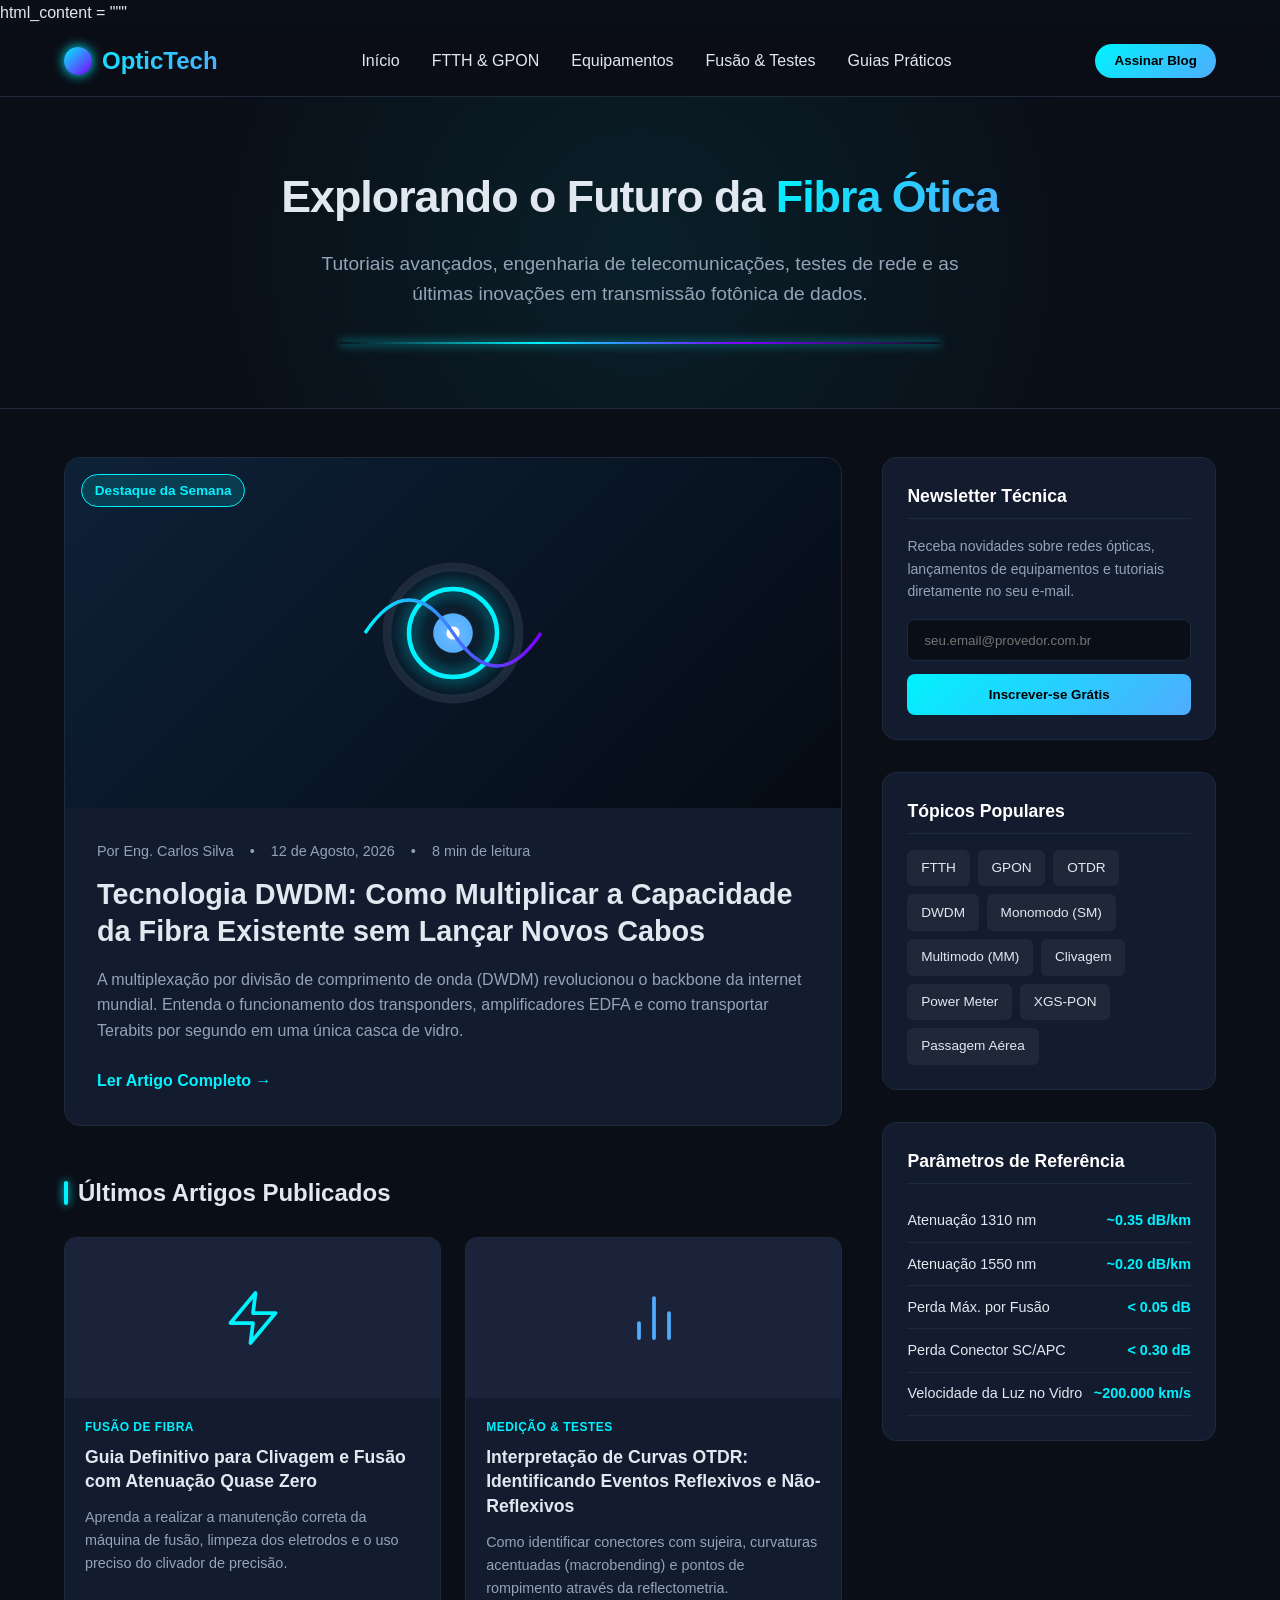
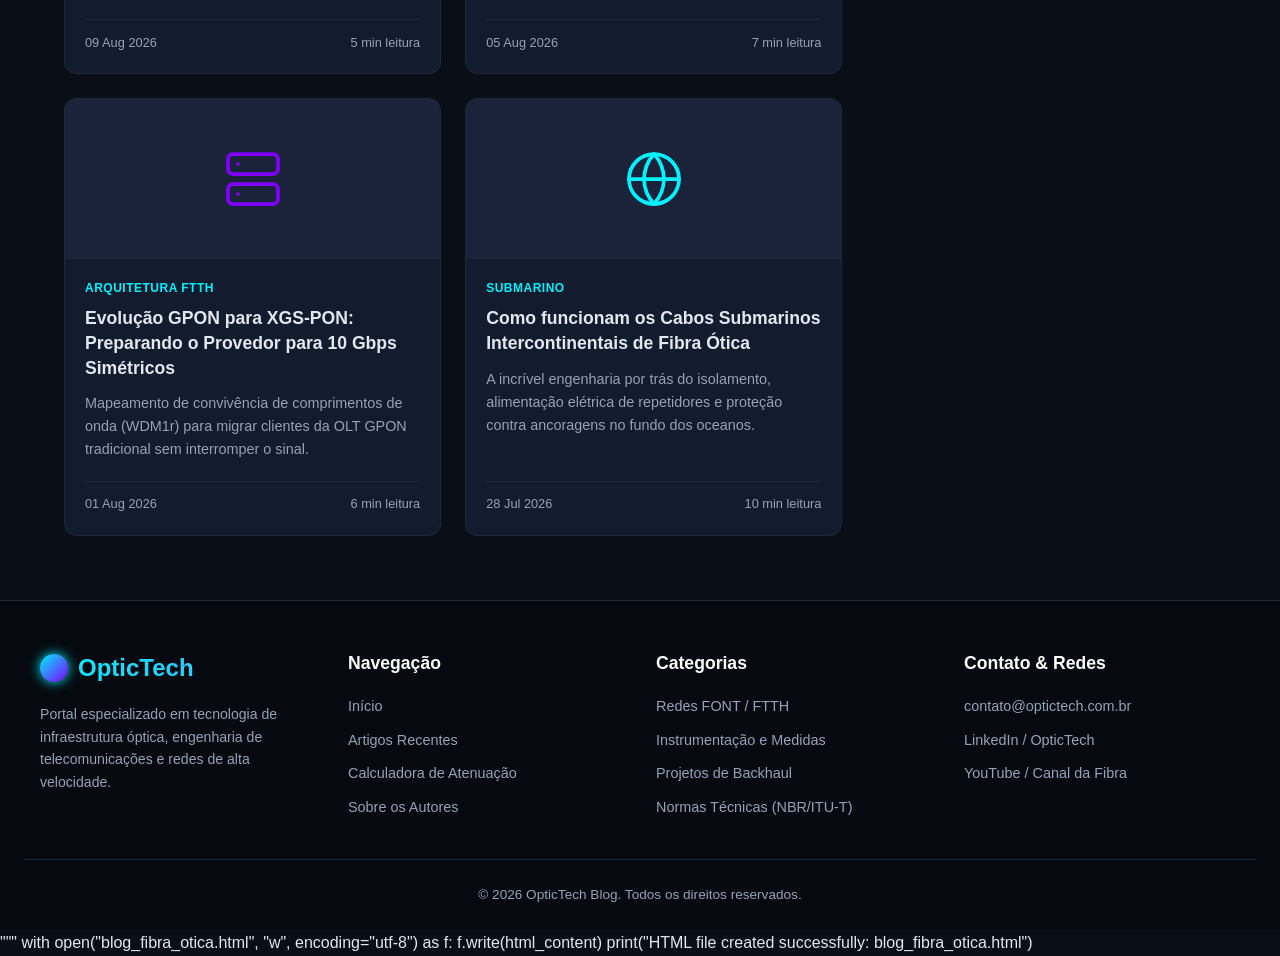
==== index.html @ 8dc71ed1 "parte 1" ====
html_content = """<!DOCTYPE html>
<html lang="pt-BR">
<head>
    <meta charset="UTF-8">
    <meta name="viewport" content="width=device-width, initial-scale=1.0">
    <title>OpticTech - O Blog da Fibra Ótica e Telecomunicações</title>
    <style>
        :root {
            --bg-dark: #0a0e17;
            --bg-card: #131b2e;
            --bg-card-hover: #1c2742;
            --accent-cyan: #00f2fe;
            --accent-blue: #4facfe;
            --accent-purple: #7f00ff;
            --text-main: #e2e8f0;
            --text-muted: #94a3b8;
            --border-color: #1e293b;
            --glow-cyan: rgba(0, 242, 254, 0.25);
        }

        * {
            margin: 0;
            padding: 0;
            box-sizing: border-box;
            font-family: 'Segoe UI', -apple-system, BlinkMacSystemFont, Roboto, sans-serif;
        }

        body {
            background-color: var(--bg-dark);
            color: var(--text-main);
            line-height: 1.6;
            overflow-x: hidden;
        }

        a {
            color: inherit;
            text-decoration: none;
        }

        /* Header & Navigation */
        header {
            background: rgba(10, 14, 23, 0.9);
            backdrop-filter: blur(10px);
            border-bottom: 1px solid var(--border-color);
            position: sticky;
            top: 0;
            z-index: 1000;
        }

        .nav-container {
            max-width: 1200px;
            margin: 0 auto;
            padding: 1rem 1.5rem;
            display: flex;
            justify-content: space-between;
            align-items: center;
        }

        .logo {
            font-size: 1.5rem;
            font-weight: 800;
            display: flex;
            align-items: center;
            gap: 10px;
            background: linear-gradient(135deg, var(--accent-cyan), var(--accent-blue));
            -webkit-background-clip: text;
            -webkit-text-fill-color: transparent;
        }

        .logo-icon {
            width: 28px;
            height: 28px;
            background: linear-gradient(135deg, var(--accent-cyan), var(--accent-purple));
            border-radius: 50%;
            display: inline-block;
            box-shadow: 0 0 12px var(--accent-cyan);
        }

        .nav-links {
            display: flex;
            gap: 2rem;
            list-style: none;
        }

        .nav-links a {
            font-weight: 500;
            transition: color 0.3s;
        }

        .nav-links a:hover {
            color: var(--accent-cyan);
        }

        .btn-subscribe {
            background: linear-gradient(135deg, var(--accent-cyan), var(--accent-blue));
            color: #000;
            font-weight: 700;
            padding: 0.6rem 1.2rem;
            border-radius: 20px;
            border: none;
            cursor: pointer;
            transition: transform 0.2s, box-shadow 0.2s;
        }

        .btn-subscribe:hover {
            transform: translateY(-2px);
            box-shadow: 0 4px 15px var(--glow-cyan);
        }

        /* Hero Banner */
        .hero {
            position: relative;
            padding: 4rem 1.5rem;
            text-align: center;
            background: radial-gradient(circle at center, rgba(0,242,254,0.08) 0%, rgba(10,14,23,1) 70%);
            border-bottom: 1px solid var(--border-color);
        }

        .hero h1 {
            font-size: 2.8rem;
            font-weight: 800;
            margin-bottom: 1rem;
            letter-spacing: -1px;
        }

        .hero h1 span {
            background: linear-gradient(135deg, var(--accent-cyan), var(--accent-blue));
            -webkit-background-clip: text;
            -webkit-text-fill-color: transparent;
        }

        .hero p {
            font-size: 1.2rem;
            color: var(--text-muted);
            max-width: 700px;
            margin: 0 auto 2rem;
        }

        /* Pulse line decoration */
        .pulse-line {
            height: 2px;
            width: 100%;
            max-width: 600px;
            margin: 0 auto;
            background: linear-gradient(90deg, transparent, var(--accent-cyan), var(--accent-purple), transparent);
            box-shadow: 0 0 10px var(--accent-cyan);
        }

        /* Main Content Area */
        .main-container {
            max-width: 1200px;
            margin: 3rem auto;
            padding: 0 1.5rem;
            display: grid;
            grid-template-columns: 2.8fr 1.2fr;
            gap: 2.5rem;
        }

        /* Featured Article */
        .featured-card {
            background: var(--bg-card);
            border-radius: 16px;
            overflow: hidden;
            border: 1px solid var(--border-color);
            margin-bottom: 3rem;
            transition: border-color 0.3s, transform 0.3s;
        }

        .featured-card:hover {
            border-color: var(--accent-cyan);
            transform: translateY(-4px);
        }

        .featured-img {
            width: 100%;
            height: 350px;
            background: linear-gradient(135deg, #0d2137 0%, #050b14 100%);
            display: flex;
            align-items: center;
            justify-content: center;
            position: relative;
        }

        .featured-badge {
            position: absolute;
            top: 1rem;
            left: 1rem;
            background: rgba(0, 242, 254, 0.15);
            color: var(--accent-cyan);
            border: 1px solid var(--accent-cyan);
            padding: 0.3rem 0.8rem;
            border-radius: 20px;
            font-size: 0.85rem;
            font-weight: 600;
            backdrop-filter: blur(5px);
        }

        .featured-content {
            padding: 2rem;
        }

        .featured-meta {
            display: flex;
            gap: 1rem;
            color: var(--text-muted);
            font-size: 0.9rem;
            margin-bottom: 0.8rem;
        }

        .featured-title {
            font-size: 1.8rem;
            margin-bottom: 1rem;
            line-height: 1.3;
        }

        .featured-desc {
            color: var(--text-muted);
            margin-bottom: 1.5rem;
        }

        /* Article Grid */
        .section-title {
            font-size: 1.5rem;
            margin-bottom: 1.5rem;
            display: flex;
            align-items: center;
            gap: 10px;
        }

        .section-title::before {
            content: '';
            display: block;
            width: 4px;
            height: 24px;
            background: var(--accent-cyan);
            border-radius: 2px;
            box-shadow: 0 0 8px var(--accent-cyan);
        }

        .articles-grid {
            display: grid;
            grid-template-columns: repeat(auto-fill, minmax(280px, 1fr));
            gap: 1.5rem;
        }

        .article-card {
            background: var(--bg-card);
            border-radius: 12px;
            overflow: hidden;
            border: 1px solid var(--border-color);
            transition: all 0.3s ease;
            display: flex;
            flex-direction: column;
        }

        .article-card:hover {
            background: var(--bg-card-hover);
            border-color: rgba(0, 242, 254, 0.4);
            transform: translateY(-5px);
            box-shadow: 0 8px 20px rgba(0,0,0,0.4);
        }

        .card-img-placeholder {
            height: 160px;
            background: #1a233a;
            display: flex;
            align-items: center;
            justify-content: center;
            position: relative;
        }

        .card-body {
            padding: 1.25rem;
            display: flex;
            flex-direction: column;
            flex-grow: 1;
        }

        .card-tag {
            font-size: 0.75rem;
            color: var(--accent-cyan);
            font-weight: 700;
            text-transform: uppercase;
            letter-spacing: 0.5px;
            margin-bottom: 0.5rem;
        }

        .card-title {
            font-size: 1.1rem;
            font-weight: 700;
            margin-bottom: 0.75rem;
            line-height: 1.4;
        }

        .card-excerpt {
            font-size: 0.9rem;
            color: var(--text-muted);
            margin-bottom: 1.2rem;
            flex-grow: 1;
        }

        .card-footer {
            font-size: 0.8rem;
            color: var(--text-muted);
            display: flex;
            justify-content: space-between;
            align-items: center;
            border-top: 1px solid rgba(255,255,255,0.05);
            padding-top: 0.8rem;
        }

        /* Sidebar */
        .sidebar {
            display: flex;
            flex-direction: column;
            gap: 2rem;
        }

        .widget {
            background: var(--bg-card);
            border-radius: 14px;
            padding: 1.5rem;
            border: 1px solid var(--border-color);
        }

        .widget-title {
            font-size: 1.1rem;
            margin-bottom: 1rem;
            color: #fff;
            border-bottom: 1px solid var(--border-color);
            padding-bottom: 0.5rem;
        }

        .tag-cloud {
            display: flex;
            flex-wrap: wrap;
            gap: 0.5rem;
        }

        .tag {
            background: rgba(255, 255, 255, 0.05);
            color: var(--text-main);
            padding: 0.4rem 0.8rem;
            border-radius: 6px;
            font-size: 0.85rem;
            transition: all 0.2s;
            border: 1px solid transparent;
        }

        .tag:hover {
            background: rgba(0, 242, 254, 0.1);
            border-color: var(--accent-cyan);
            color: var(--accent-cyan);
        }

        .newsletter-box input[type="email"] {
            width: 100%;
            padding: 0.8rem 1rem;
            border-radius: 8px;
            border: 1px solid var(--border-color);
            background: #0a0e17;
            color: #fff;
            margin-bottom: 0.8rem;
            outline: none;
        }

        .newsletter-box input[type="email"]:focus {
            border-color: var(--accent-cyan);
        }

        .newsletter-box button {
            width: 100%;
            padding: 0.8rem;
            border-radius: 8px;
            border: none;
            background: linear-gradient(135deg, var(--accent-cyan), var(--accent-blue));
            color: #000;
            font-weight: 700;
            cursor: pointer;
            transition: opacity 0.2s;
        }

        .newsletter-box button:hover {
            opacity: 0.9;
        }

        .stats-list {
            list-style: none;
        }

        .stats-item {
            display: flex;
            justify-content: space-between;
            padding: 0.6rem 0;
            border-bottom: 1px solid rgba(255,255,255,0.05);
            font-size: 0.9rem;
        }

        .stats-value {
            color: var(--accent-cyan);
            font-weight: 700;
        }

        /* Footer */
        footer {
            background: #06090f;
            border-top: 1px solid var(--border-color);
            padding: 3rem 1.5rem 1.5rem;
            margin-top: 4rem;
        }

        .footer-container {
            max-width: 1200px;
            margin: 0 auto;
            display: grid;
            grid-template-columns: repeat(auto-fit, minmax(220px, 1fr));
            gap: 2rem;
            margin-bottom: 2rem;
        }

        .footer-col h4 {
            color: #fff;
            margin-bottom: 1rem;
            font-size: 1.1rem;
        }

        .footer-col ul {
            list-style: none;
        }

        .footer-col ul li {
            margin-bottom: 0.5rem;
        }

        .footer-col ul li a {
            color: var(--text-muted);
            font-size: 0.9rem;
            transition: color 0.2s;
        }

        .footer-col ul li a:hover {
            color: var(--accent-cyan);
        }

        .copyright {
            text-align: center;
            color: var(--text-muted);
            font-size: 0.85rem;
            border-top: 1px solid var(--border-color);
            padding-top: 1.5rem;
        }

        /* Responsive Design */
        @media (max-width: 900px) {
            .main-container {
                grid-template-columns: 1fr;
            }
            .hero h1 {
                font-size: 2.2rem;
            }
            .nav-links {
                display: none;
            }
        }
    </style>
</head>
<body>

    <header>
        <div class="nav-container">
            <a href="#" class="logo">
                <span class="logo-icon"></span>
                OpticTech
            </a>
            <ul class="nav-links">
                <li><a href="#">Início</a></li>
                <li><a href="#">FTTH & GPON</a></li>
                <li><a href="#">Equipamentos</a></li>
                <li><a href="#">Fusão & Testes</a></li>
                <li><a href="#">Guias Práticos</a></li>
            </ul>
            <button class="btn-subscribe">Assinar Blog</button>
        </div>
    </header>

    <section class="hero">
        <h1>Explorando o Futuro da <span>Fibra Ótica</span></h1>
        <p>Tutoriais avançados, engenharia de telecomunicações, testes de rede e as últimas inovações em transmissão fotônica de dados.</p>
        <div class="pulse-line"></div>
    </section>

    <main class="main-container">
        
        <div class="content-area">
            
            <article class="featured-card">
                <div class="featured-img">
                    <svg width="220" height="180" viewBox="0 0 200 160" fill="none" xmlns="http://www.w3.org/2000/svg">
                        <circle cx="100" cy="80" r="60" stroke="#1e293b" stroke-width="8"/>
                        <circle cx="100" cy="80" r="40" stroke="#00f2fe" stroke-width="4" filter="drop-shadow(0px 0px 8px #00f2fe)"/>
                        <circle cx="100" cy="80" r="18" fill="#4facfe"/>
                        <circle cx="100" cy="80" r="6" fill="#ffffff" filter="drop-shadow(0px 0px 10px #ffffff)"/>
                        <path d="M20 80 Q 60 20, 100 80 T 180 80" stroke="url(#cyan-grad)" stroke-width="3" fill="none"/>
                        <defs>
                            <linearGradient id="cyan-grad" x1="0%" y1="0%" x2="100%" y2="0%">
                                <stop offset="0%" stop-color="#00f2fe"/>
                                <stop offset="100%" stop-color="#7f00ff"/>
                            </linearGradient>
                        </defs>
                    </svg>
                    <span class="featured-badge">Destaque da Semana</span>
                </div>
                <div class="featured-content">
                    <div class="featured-meta">
                        <span>Por Eng. Carlos Silva</span> • <span>12 de Agosto, 2026</span> • <span>8 min de leitura</span>
                    </div>
                    <h2 class="featured-title">Tecnologia DWDM: Como Multiplicar a Capacidade da Fibra Existente sem Lançar Novos Cabos</h2>
                    <p class="featured-desc">A multiplexação por divisão de comprimento de onda (DWDM) revolucionou o backbone da internet mundial. Entenda o funcionamento dos transponders, amplificadores EDFA e como transportar Terabits por segundo em uma única casca de vidro.</p>
                    <a href="#" style="color: var(--accent-cyan); font-weight: 700; display: inline-flex; align-items: center; gap: 6px;">
                        Ler Artigo Completo &rarr;
                    </a>
                </div>
            </article>

            <h3 class="section-title">Últimos Artigos Publicados</h3>
            
            <div class="articles-grid">
                
                <article class="article-card">
                    <div class="card-img-placeholder">
                        <svg width="60" height="60" viewBox="0 0 24 24" fill="none" stroke="#00f2fe" stroke-width="1.5" stroke-linecap="round" stroke-linejoin="round">
                            <path d="M13 2L3 14h9l-1 8 10-12h-9l1-8z"></path>
                        </svg>
                    </div>
                    <div class="card-body">
                        <span class="card-tag">Fusão de Fibra</span>
                        <h4 class="card-title">Guia Definitivo para Clivagem e Fusão com Atenuação Quase Zero</h4>
                        <p class="card-excerpt">Aprenda a realizar a manutenção correta da máquina de fusão, limpeza dos eletrodos e o uso preciso do clivador de precisão.</p>
                        <div class="card-footer">
                            <span>09 Aug 2026</span>
                            <span>5 min leitura</span>
                        </div>
                    </div>
                </article>

                <article class="article-card">
                    <div class="card-img-placeholder">
                        <svg width="60" height="60" viewBox="0 0 24 24" fill="none" stroke="#4facfe" stroke-width="1.5" stroke-linecap="round" stroke-linejoin="round">
                            <line x1="18" y1="20" x2="18" y2="10"></line>
                            <line x1="12" y1="20" x2="12" y2="4"></line>
                            <line x1="6" y1="20" x2="6" y2="14"></line>
                        </svg>
                    </div>
                    <div class="card-body">
                        <span class="card-tag">Medição & Testes</span>
                        <h4 class="card-title">Interpretação de Curvas OTDR: Identificando Eventos Reflexivos e Não-Reflexivos</h4>
                        <p class="card-excerpt">Como identificar conectores com sujeira, curvaturas acentuadas (macrobending) e pontos de rompimento através da reflectometria.</p>
                        <div class="card-footer">
                            <span>05 Aug 2026</span>
                            <span>7 min leitura</span>
                        </div>
                    </div>
                </article>

                <article class="article-card">
                    <div class="card-img-placeholder">
                        <svg width="60" height="60" viewBox="0 0 24 24" fill="none" stroke="#7f00ff" stroke-width="1.5" stroke-linecap="round" stroke-linejoin="round">
                            <rect x="2" y="2" width="20" height="8" rx="2" ry="2"></rect>
                            <rect x="2" y="14" width="20" height="8" rx="2" ry="2"></rect>
                            <line x1="6" y1="6" x2="6.01" y2="6"></line>
                            <line x1="6" y1="18" x2="6.01" y2="18"></line>
                        </svg>
                    </div>
                    <div class="card-body">
                        <span class="card-tag">Arquitetura FTTH</span>
                        <h4 class="card-title">Evolução GPON para XGS-PON: Preparando o Provedor para 10 Gbps Simétricos</h4>
                        <p class="card-excerpt">Mapeamento de convivência de comprimentos de onda (WDM1r) para migrar clientes da OLT GPON tradicional sem interromper o sinal.</p>
                        <div class="card-footer">
                            <span>01 Aug 2026</span>
                            <span>6 min leitura</span>
                        </div>
                    </div>
                </article>

                <article class="article-card">
                    <div class="card-img-placeholder">
                        <svg width="60" height="60" viewBox="0 0 24 24" fill="none" stroke="#00f2fe" stroke-width="1.5" stroke-linecap="round" stroke-linejoin="round">
                            <circle cx="12" cy="12" r="10"></circle>
                            <line x1="2" y1="12" x2="22" y2="12"></line>
                            <path d="M12 2a15.3 15.3 0 0 1 4 10 15.3 15.3 0 0 1-4 10 15.3 15.3 0 0 1-4-10 15.3 15.3 0 0 1 4-10z"></path>
                        </svg>
                    </div>
                    <div class="card-body">
                        <span class="card-tag">Submarino</span>
                        <h4 class="card-title">Como funcionam os Cabos Submarinos Intercontinentais de Fibra Ótica</h4>
                        <p class="card-excerpt">A incrível engenharia por trás do isolamento, alimentação elétrica de repetidores e proteção contra ancoragens no fundo dos oceanos.</p>
                        <div class="card-footer">
                            <span>28 Jul 2026</span>
                            <span>10 min leitura</span>
                        </div>
                    </div>
                </article>

            </div>
        </div>

        <aside class="sidebar">
            
            <div class="widget newsletter-box">
                <h4 class="widget-title">Newsletter Técnica</h4>
                <p style="font-size: 0.88rem; color: var(--text-muted); margin-bottom: 1rem;">Receba novidades sobre redes ópticas, lançamentos de equipamentos e tutoriais diretamente no seu e-mail.</p>
                <form onsubmit="event.preventDefault(); alert('Obrigado por se inscrever!');">
                    <input type="email" placeholder="seu.email@provedor.com.br" required>
                    <button type="submit">Inscrever-se Grátis</button>
                </form>
            </div>

            <div class="widget">
                <h4 class="widget-title">Tópicos Populares</h4>
                <div class="tag-cloud">
                    <a href="#" class="tag">FTTH</a>
                    <a href="#" class="tag">GPON</a>
                    <a href="#" class="tag">OTDR</a>
                    <a href="#" class="tag">DWDM</a>
                    <a href="#" class="tag">Monomodo (SM)</a>
                    <a href="#" class="tag">Multimodo (MM)</a>
                    <a href="#" class="tag">Clivagem</a>
                    <a href="#" class="tag">Power Meter</a>
                    <a href="#" class="tag">XGS-PON</a>
                    <a href="#" class="tag">Passagem Aérea</a>
                </div>
            </div>

            <div class="widget">
                <h4 class="widget-title">Parâmetros de Referência</h4>
                <ul class="stats-list">
                    <li class="stats-item">
                        <span>Atenuação 1310 nm</span>
                        <span class="stats-value">~0.35 dB/km</span>
                    </li>
                    <li class="stats-item">
                        <span>Atenuação 1550 nm</span>
                        <span class="stats-value">~0.20 dB/km</span>
                    </li>
                    <li class="stats-item">
                        <span>Perda Máx. por Fusão</span>
                        <span class="stats-value">&lt; 0.05 dB</span>
                    </li>
                    <li class="stats-item">
                        <span>Perda Conector SC/APC</span>
                        <span class="stats-value">&lt; 0.30 dB</span>
                    </li>
                    <li class="stats-item">
                        <span>Velocidade da Luz no Vidro</span>
                        <span class="stats-value">~200.000 km/s</span>
                    </li>
                </ul>
            </div>

        </aside>

    </main>

    <footer>
        <div class="footer-container">
            <div class="footer-col">
                <div class="logo" style="margin-bottom: 1rem;">
                    <span class="logo-icon"></span>
                    OpticTech
                </div>
                <p style="font-size: 0.88rem; color: var(--text-muted);">Portal especializado em tecnologia de infraestrutura óptica, engenharia de telecomunicações e redes de alta velocidade.</p>
            </div>
            <div class="footer-col">
                <h4>Navegação</h4>
                <ul>
                    <li><a href="#">Início</a></li>
                    <li><a href="#">Artigos Recentes</a></li>
                    <li><a href="#">Calculadora de Atenuação</a></li>
                    <li><a href="#">Sobre os Autores</a></li>
                </ul>
            </div>
            <div class="footer-col">
                <h4>Categorias</h4>
                <ul>
                    <li><a href="#">Redes FONT / FTTH</a></li>
                    <li><a href="#">Instrumentação e Medidas</a></li>
                    <li><a href="#">Projetos de Backhaul</a></li>
                    <li><a href="#">Normas Técnicas (NBR/ITU-T)</a></li>
                </ul>
            </div>
            <div class="footer-col">
                <h4>Contato & Redes</h4>
                <ul>
                    <li><a href="#">contato@optictech.com.br</a></li>
                    <li><a href="#">LinkedIn / OpticTech</a></li>
                    <li><a href="#">YouTube / Canal da Fibra</a></li>
                </ul>
            </div>
        </div>
        <div class="copyright">
            &copy; 2026 OpticTech Blog. Todos os direitos reservados.
        </div>
    </footer>

</body>
</html>
"""

with open("blog_fibra_otica.html", "w", encoding="utf-8") as f:
    f.write(html_content)

print("HTML file created successfully: blog_fibra_otica.html")
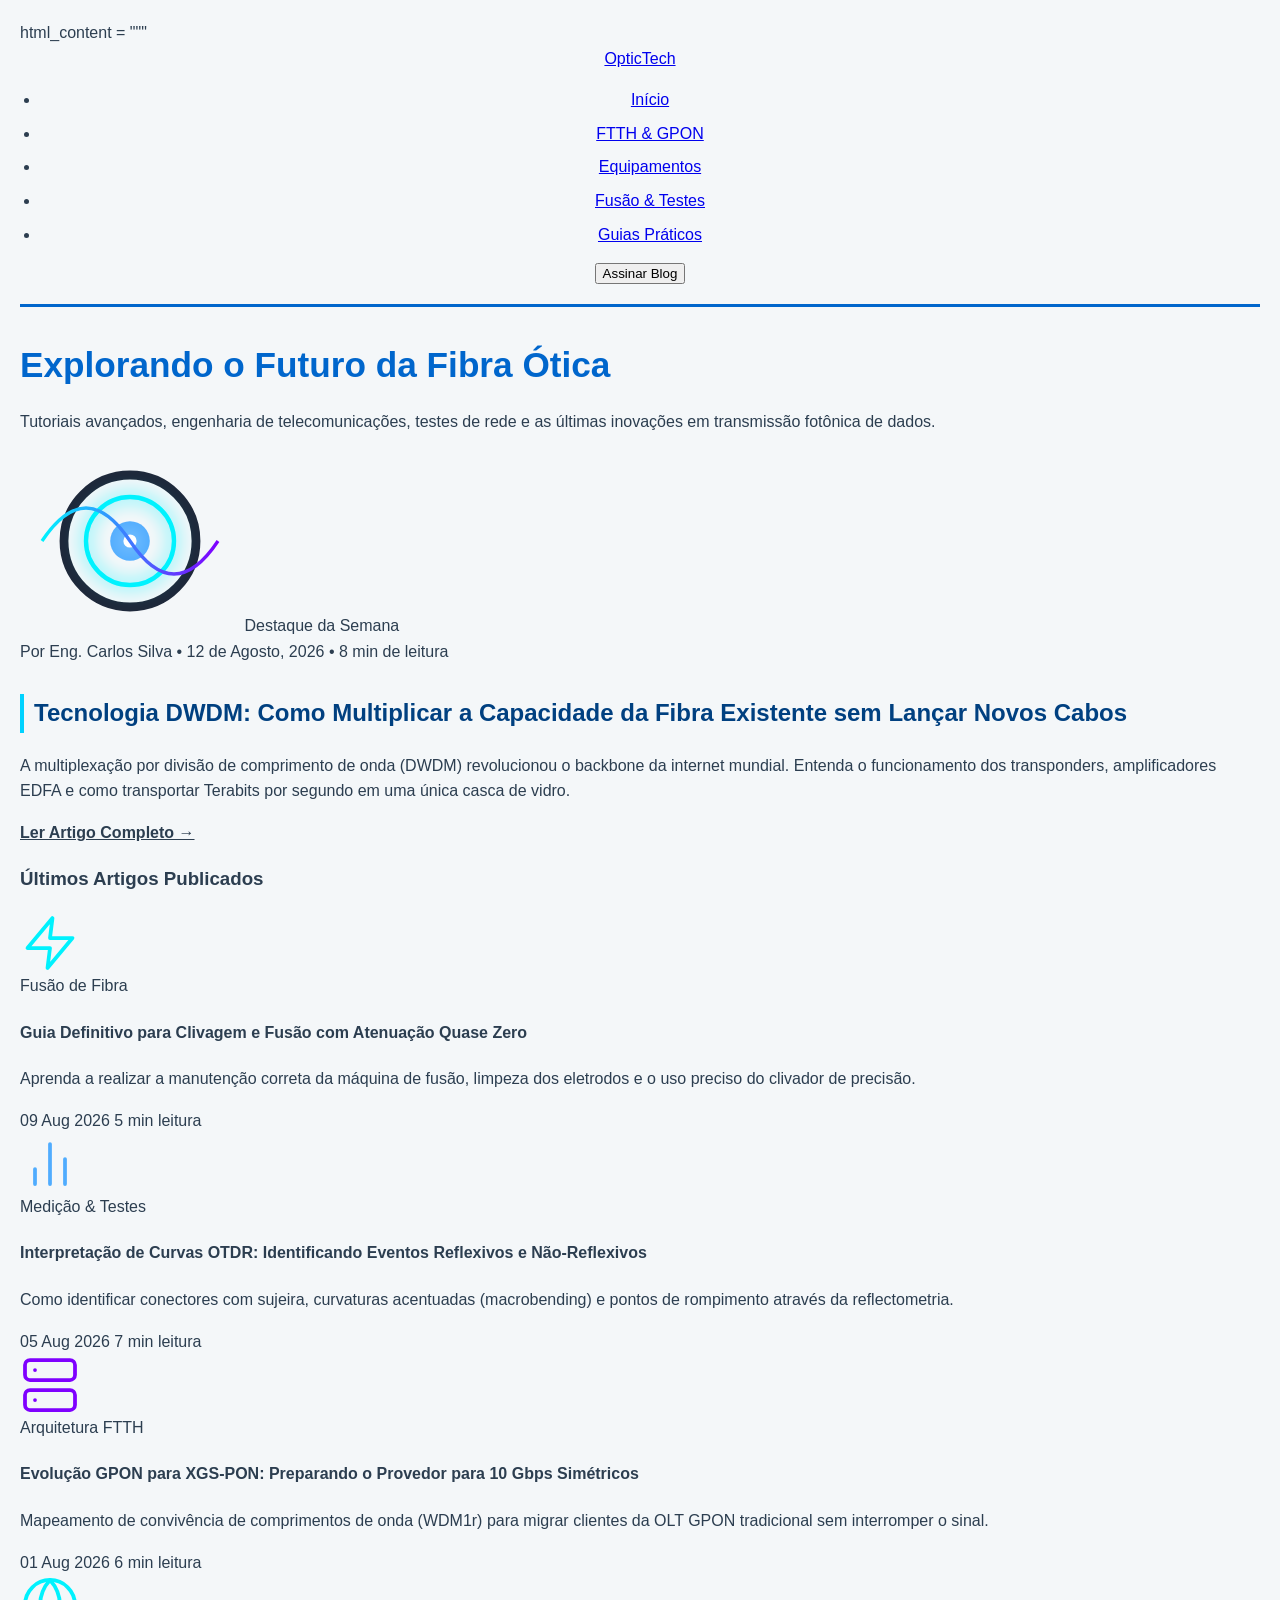
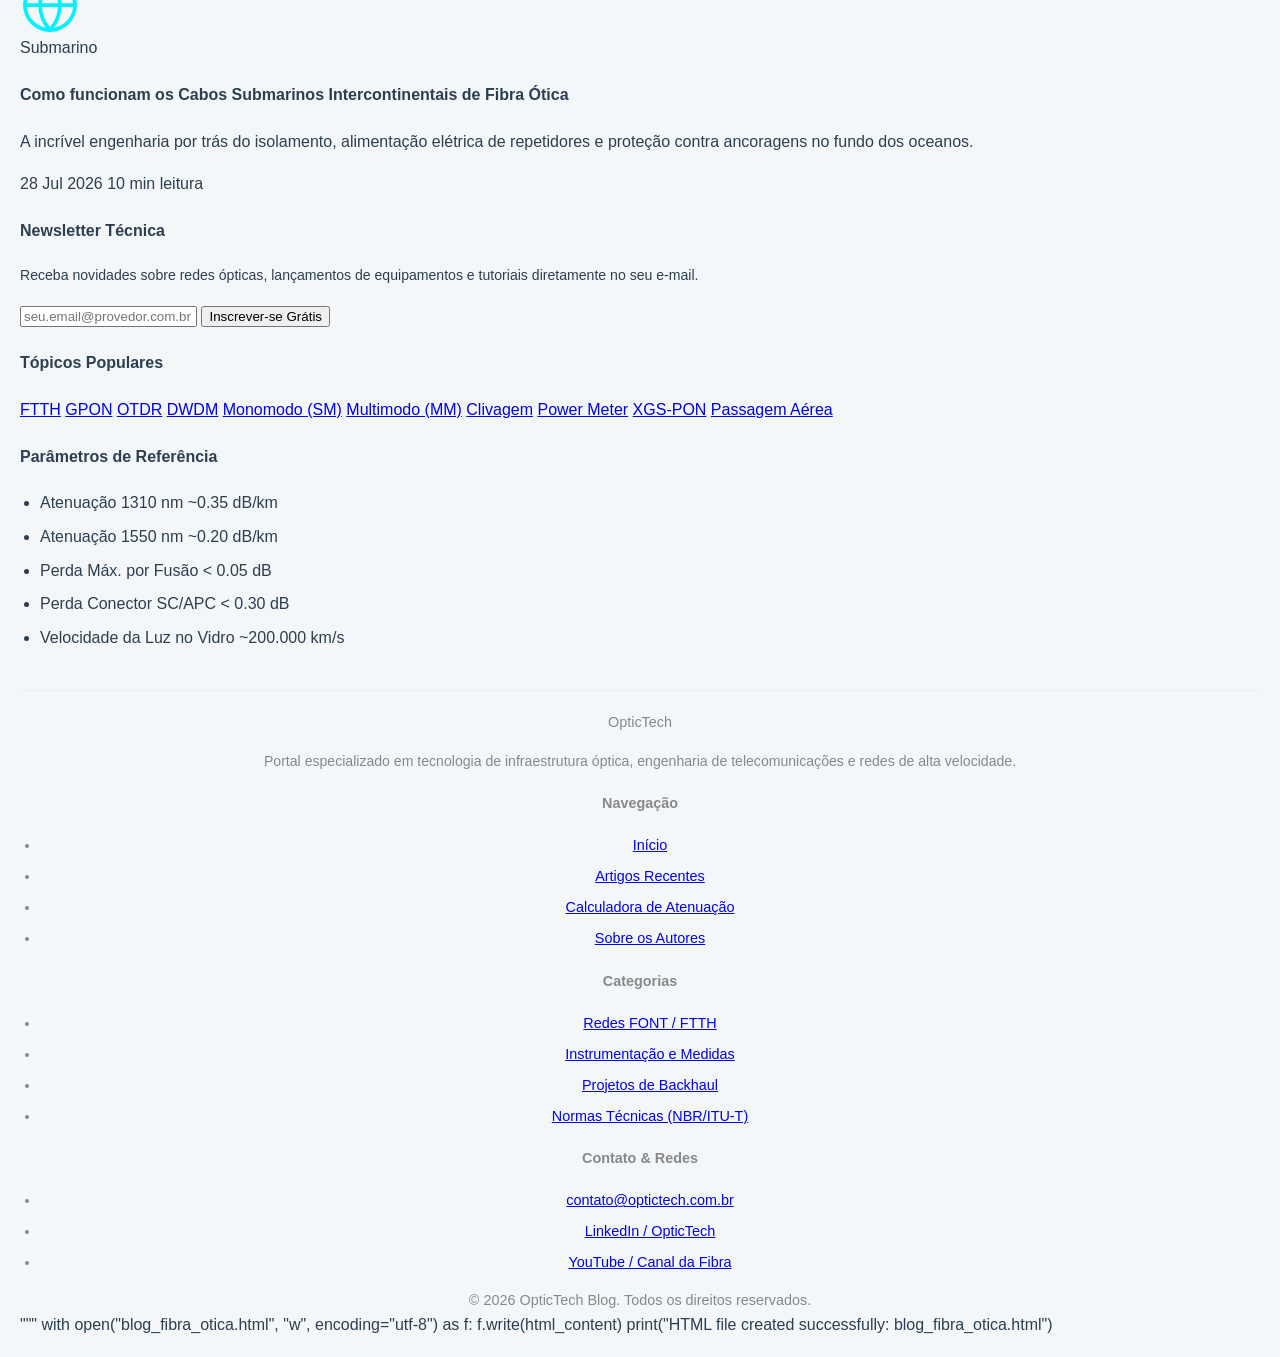
==== commit 151e2375: "css" ====
--- a/index.html
+++ b/index.html
@@ -4,465 +4,7 @@
     <meta charset="UTF-8">
     <meta name="viewport" content="width=device-width, initial-scale=1.0">
     <title>OpticTech - O Blog da Fibra Ótica e Telecomunicações</title>
-    <style>
-        :root {
-            --bg-dark: #0a0e17;
-            --bg-card: #131b2e;
-            --bg-card-hover: #1c2742;
-            --accent-cyan: #00f2fe;
-            --accent-blue: #4facfe;
-            --accent-purple: #7f00ff;
-            --text-main: #e2e8f0;
-            --text-muted: #94a3b8;
-            --border-color: #1e293b;
-            --glow-cyan: rgba(0, 242, 254, 0.25);
-        }
-
-        * {
-            margin: 0;
-            padding: 0;
-            box-sizing: border-box;
-            font-family: 'Segoe UI', -apple-system, BlinkMacSystemFont, Roboto, sans-serif;
-        }
-
-        body {
-            background-color: var(--bg-dark);
-            color: var(--text-main);
-            line-height: 1.6;
-            overflow-x: hidden;
-        }
-
-        a {
-            color: inherit;
-            text-decoration: none;
-        }
-
-        /* Header & Navigation */
-        header {
-            background: rgba(10, 14, 23, 0.9);
-            backdrop-filter: blur(10px);
-            border-bottom: 1px solid var(--border-color);
-            position: sticky;
-            top: 0;
-            z-index: 1000;
-        }
-
-        .nav-container {
-            max-width: 1200px;
-            margin: 0 auto;
-            padding: 1rem 1.5rem;
-            display: flex;
-            justify-content: space-between;
-            align-items: center;
-        }
-
-        .logo {
-            font-size: 1.5rem;
-            font-weight: 800;
-            display: flex;
-            align-items: center;
-            gap: 10px;
-            background: linear-gradient(135deg, var(--accent-cyan), var(--accent-blue));
-            -webkit-background-clip: text;
-            -webkit-text-fill-color: transparent;
-        }
-
-        .logo-icon {
-            width: 28px;
-            height: 28px;
-            background: linear-gradient(135deg, var(--accent-cyan), var(--accent-purple));
-            border-radius: 50%;
-            display: inline-block;
-            box-shadow: 0 0 12px var(--accent-cyan);
-        }
-
-        .nav-links {
-            display: flex;
-            gap: 2rem;
-            list-style: none;
-        }
-
-        .nav-links a {
-            font-weight: 500;
-            transition: color 0.3s;
-        }
-
-        .nav-links a:hover {
-            color: var(--accent-cyan);
-        }
-
-        .btn-subscribe {
-            background: linear-gradient(135deg, var(--accent-cyan), var(--accent-blue));
-            color: #000;
-            font-weight: 700;
-            padding: 0.6rem 1.2rem;
-            border-radius: 20px;
-            border: none;
-            cursor: pointer;
-            transition: transform 0.2s, box-shadow 0.2s;
-        }
-
-        .btn-subscribe:hover {
-            transform: translateY(-2px);
-            box-shadow: 0 4px 15px var(--glow-cyan);
-        }
-
-        /* Hero Banner */
-        .hero {
-            position: relative;
-            padding: 4rem 1.5rem;
-            text-align: center;
-            background: radial-gradient(circle at center, rgba(0,242,254,0.08) 0%, rgba(10,14,23,1) 70%);
-            border-bottom: 1px solid var(--border-color);
-        }
-
-        .hero h1 {
-            font-size: 2.8rem;
-            font-weight: 800;
-            margin-bottom: 1rem;
-            letter-spacing: -1px;
-        }
-
-        .hero h1 span {
-            background: linear-gradient(135deg, var(--accent-cyan), var(--accent-blue));
-            -webkit-background-clip: text;
-            -webkit-text-fill-color: transparent;
-        }
-
-        .hero p {
-            font-size: 1.2rem;
-            color: var(--text-muted);
-            max-width: 700px;
-            margin: 0 auto 2rem;
-        }
-
-        /* Pulse line decoration */
-        .pulse-line {
-            height: 2px;
-            width: 100%;
-            max-width: 600px;
-            margin: 0 auto;
-            background: linear-gradient(90deg, transparent, var(--accent-cyan), var(--accent-purple), transparent);
-            box-shadow: 0 0 10px var(--accent-cyan);
-        }
-
-        /* Main Content Area */
-        .main-container {
-            max-width: 1200px;
-            margin: 3rem auto;
-            padding: 0 1.5rem;
-            display: grid;
-            grid-template-columns: 2.8fr 1.2fr;
-            gap: 2.5rem;
-        }
-
-        /* Featured Article */
-        .featured-card {
-            background: var(--bg-card);
-            border-radius: 16px;
-            overflow: hidden;
-            border: 1px solid var(--border-color);
-            margin-bottom: 3rem;
-            transition: border-color 0.3s, transform 0.3s;
-        }
-
-        .featured-card:hover {
-            border-color: var(--accent-cyan);
-            transform: translateY(-4px);
-        }
-
-        .featured-img {
-            width: 100%;
-            height: 350px;
-            background: linear-gradient(135deg, #0d2137 0%, #050b14 100%);
-            display: flex;
-            align-items: center;
-            justify-content: center;
-            position: relative;
-        }
-
-        .featured-badge {
-            position: absolute;
-            top: 1rem;
-            left: 1rem;
-            background: rgba(0, 242, 254, 0.15);
-            color: var(--accent-cyan);
-            border: 1px solid var(--accent-cyan);
-            padding: 0.3rem 0.8rem;
-            border-radius: 20px;
-            font-size: 0.85rem;
-            font-weight: 600;
-            backdrop-filter: blur(5px);
-        }
-
-        .featured-content {
-            padding: 2rem;
-        }
-
-        .featured-meta {
-            display: flex;
-            gap: 1rem;
-            color: var(--text-muted);
-            font-size: 0.9rem;
-            margin-bottom: 0.8rem;
-        }
-
-        .featured-title {
-            font-size: 1.8rem;
-            margin-bottom: 1rem;
-            line-height: 1.3;
-        }
-
-        .featured-desc {
-            color: var(--text-muted);
-            margin-bottom: 1.5rem;
-        }
-
-        /* Article Grid */
-        .section-title {
-            font-size: 1.5rem;
-            margin-bottom: 1.5rem;
-            display: flex;
-            align-items: center;
-            gap: 10px;
-        }
-
-        .section-title::before {
-            content: '';
-            display: block;
-            width: 4px;
-            height: 24px;
-            background: var(--accent-cyan);
-            border-radius: 2px;
-            box-shadow: 0 0 8px var(--accent-cyan);
-        }
-
-        .articles-grid {
-            display: grid;
-            grid-template-columns: repeat(auto-fill, minmax(280px, 1fr));
-            gap: 1.5rem;
-        }
-
-        .article-card {
-            background: var(--bg-card);
-            border-radius: 12px;
-            overflow: hidden;
-            border: 1px solid var(--border-color);
-            transition: all 0.3s ease;
-            display: flex;
-            flex-direction: column;
-        }
-
-        .article-card:hover {
-            background: var(--bg-card-hover);
-            border-color: rgba(0, 242, 254, 0.4);
-            transform: translateY(-5px);
-            box-shadow: 0 8px 20px rgba(0,0,0,0.4);
-        }
-
-        .card-img-placeholder {
-            height: 160px;
-            background: #1a233a;
-            display: flex;
-            align-items: center;
-            justify-content: center;
-            position: relative;
-        }
-
-        .card-body {
-            padding: 1.25rem;
-            display: flex;
-            flex-direction: column;
-            flex-grow: 1;
-        }
-
-        .card-tag {
-            font-size: 0.75rem;
-            color: var(--accent-cyan);
-            font-weight: 700;
-            text-transform: uppercase;
-            letter-spacing: 0.5px;
-            margin-bottom: 0.5rem;
-        }
-
-        .card-title {
-            font-size: 1.1rem;
-            font-weight: 700;
-            margin-bottom: 0.75rem;
-            line-height: 1.4;
-        }
-
-        .card-excerpt {
-            font-size: 0.9rem;
-            color: var(--text-muted);
-            margin-bottom: 1.2rem;
-            flex-grow: 1;
-        }
-
-        .card-footer {
-            font-size: 0.8rem;
-            color: var(--text-muted);
-            display: flex;
-            justify-content: space-between;
-            align-items: center;
-            border-top: 1px solid rgba(255,255,255,0.05);
-            padding-top: 0.8rem;
-        }
-
-        /* Sidebar */
-        .sidebar {
-            display: flex;
-            flex-direction: column;
-            gap: 2rem;
-        }
-
-        .widget {
-            background: var(--bg-card);
-            border-radius: 14px;
-            padding: 1.5rem;
-            border: 1px solid var(--border-color);
-        }
-
-        .widget-title {
-            font-size: 1.1rem;
-            margin-bottom: 1rem;
-            color: #fff;
-            border-bottom: 1px solid var(--border-color);
-            padding-bottom: 0.5rem;
-        }
-
-        .tag-cloud {
-            display: flex;
-            flex-wrap: wrap;
-            gap: 0.5rem;
-        }
-
-        .tag {
-            background: rgba(255, 255, 255, 0.05);
-            color: var(--text-main);
-            padding: 0.4rem 0.8rem;
-            border-radius: 6px;
-            font-size: 0.85rem;
-            transition: all 0.2s;
-            border: 1px solid transparent;
-        }
-
-        .tag:hover {
-            background: rgba(0, 242, 254, 0.1);
-            border-color: var(--accent-cyan);
-            color: var(--accent-cyan);
-        }
-
-        .newsletter-box input[type="email"] {
-            width: 100%;
-            padding: 0.8rem 1rem;
-            border-radius: 8px;
-            border: 1px solid var(--border-color);
-            background: #0a0e17;
-            color: #fff;
-            margin-bottom: 0.8rem;
-            outline: none;
-        }
-
-        .newsletter-box input[type="email"]:focus {
-            border-color: var(--accent-cyan);
-        }
-
-        .newsletter-box button {
-            width: 100%;
-            padding: 0.8rem;
-            border-radius: 8px;
-            border: none;
-            background: linear-gradient(135deg, var(--accent-cyan), var(--accent-blue));
-            color: #000;
-            font-weight: 700;
-            cursor: pointer;
-            transition: opacity 0.2s;
-        }
-
-        .newsletter-box button:hover {
-            opacity: 0.9;
-        }
-
-        .stats-list {
-            list-style: none;
-        }
-
-        .stats-item {
-            display: flex;
-            justify-content: space-between;
-            padding: 0.6rem 0;
-            border-bottom: 1px solid rgba(255,255,255,0.05);
-            font-size: 0.9rem;
-        }
-
-        .stats-value {
-            color: var(--accent-cyan);
-            font-weight: 700;
-        }
-
-        /* Footer */
-        footer {
-            background: #06090f;
-            border-top: 1px solid var(--border-color);
-            padding: 3rem 1.5rem 1.5rem;
-            margin-top: 4rem;
-        }
-
-        .footer-container {
-            max-width: 1200px;
-            margin: 0 auto;
-            display: grid;
-            grid-template-columns: repeat(auto-fit, minmax(220px, 1fr));
-            gap: 2rem;
-            margin-bottom: 2rem;
-        }
-
-        .footer-col h4 {
-            color: #fff;
-            margin-bottom: 1rem;
-            font-size: 1.1rem;
-        }
-
-        .footer-col ul {
-            list-style: none;
-        }
-
-        .footer-col ul li {
-            margin-bottom: 0.5rem;
-        }
-
-        .footer-col ul li a {
-            color: var(--text-muted);
-            font-size: 0.9rem;
-            transition: color 0.2s;
-        }
-
-        .footer-col ul li a:hover {
-            color: var(--accent-cyan);
-        }
-
-        .copyright {
-            text-align: center;
-            color: var(--text-muted);
-            font-size: 0.85rem;
-            border-top: 1px solid var(--border-color);
-            padding-top: 1.5rem;
-        }
-
-        /* Responsive Design */
-        @media (max-width: 900px) {
-            .main-container {
-                grid-template-columns: 1fr;
-            }
-            .hero h1 {
-                font-size: 2.2rem;
-            }
-            .nav-links {
-                display: none;
-            }
-        }
-    </style>
+    <link rel="stylesheet" href="styles.css">
 </head>
 <body>
 
--- a/styles.css
+++ b/styles.css
@@ -0,0 +1,103 @@
+ :root {
+            --primary-color: #0066cc;
+            --secondary-color: #004080;
+            --accent-color: #00d2ff;
+            --bg-color: #f4f7f9;
+            --card-bg: #ffffff;
+            --text-color: #2c3e50;
+        }
+
+        body {
+            font-family: 'Segoe UI', Tahoma, Geneva, Verdana, sans-serif;
+            line-height: 1.6;
+            background-color: var(--bg-color);
+            color: var(--text-color);
+            margin: 0;
+            padding: 20px;
+        }
+
+        .container {
+            max-width: 900px;
+            margin: 0 auto;
+            background: var(--card-bg);
+            padding: 40px;
+            border-radius: 12px;
+            box-shadow: 0 4px 20px rgba(0, 0, 0, 0.08);
+        }
+
+        header {
+            text-align: center;
+            border-bottom: 3px solid var(--primary-color);
+            padding-bottom: 20px;
+            margin-bottom: 30px;
+        }
+
+        h1 {
+            color: var(--primary-color);
+            margin: 0 0 10px 0;
+            font-size: 2.2em;
+        }
+
+        p.subtitle {
+            color: #666;
+            font-size: 1.1em;
+            margin: 0;
+        }
+
+        h2 {
+            color: var(--secondary-color);
+            border-left: 4px solid var(--accent-color);
+            padding-left: 10px;
+            margin-top: 30px;
+        }
+
+        .highlight-box {
+            background-color: #eef7ff;
+            border: 1px solid #bce0fd;
+            border-radius: 8px;
+            padding: 20px;
+            margin: 20px 0;
+        }
+
+        .grid-container {
+            display: grid;
+            grid-template-columns: repeat(auto-fit, minmax(250px, 1fr));
+            gap: 20px;
+            margin-top: 20px;
+        }
+
+        .card {
+            background: #fff;
+            border: 1px solid #e1e8ed;
+            border-radius: 8px;
+            padding: 20px;
+            box-shadow: 0 2px 5px rgba(0,0,0,0.04);
+            transition: transform 0.2s ease;
+        }
+
+        .card:hover {
+            transform: translateY(-3px);
+            border-color: var(--primary-color);
+        }
+
+        .card h3 {
+            margin-top: 0;
+            color: var(--primary-color);
+        }
+
+        ul {
+            padding-left: 20px;
+        }
+
+        li {
+            margin-bottom: 8px;
+        }
+
+        footer {
+            margin-top: 40px;
+            text-align: center;
+            font-size: 0.9em;
+            color: #888;
+            border-top: 1px solid #eee;
+            padding-top: 20px;
+        }
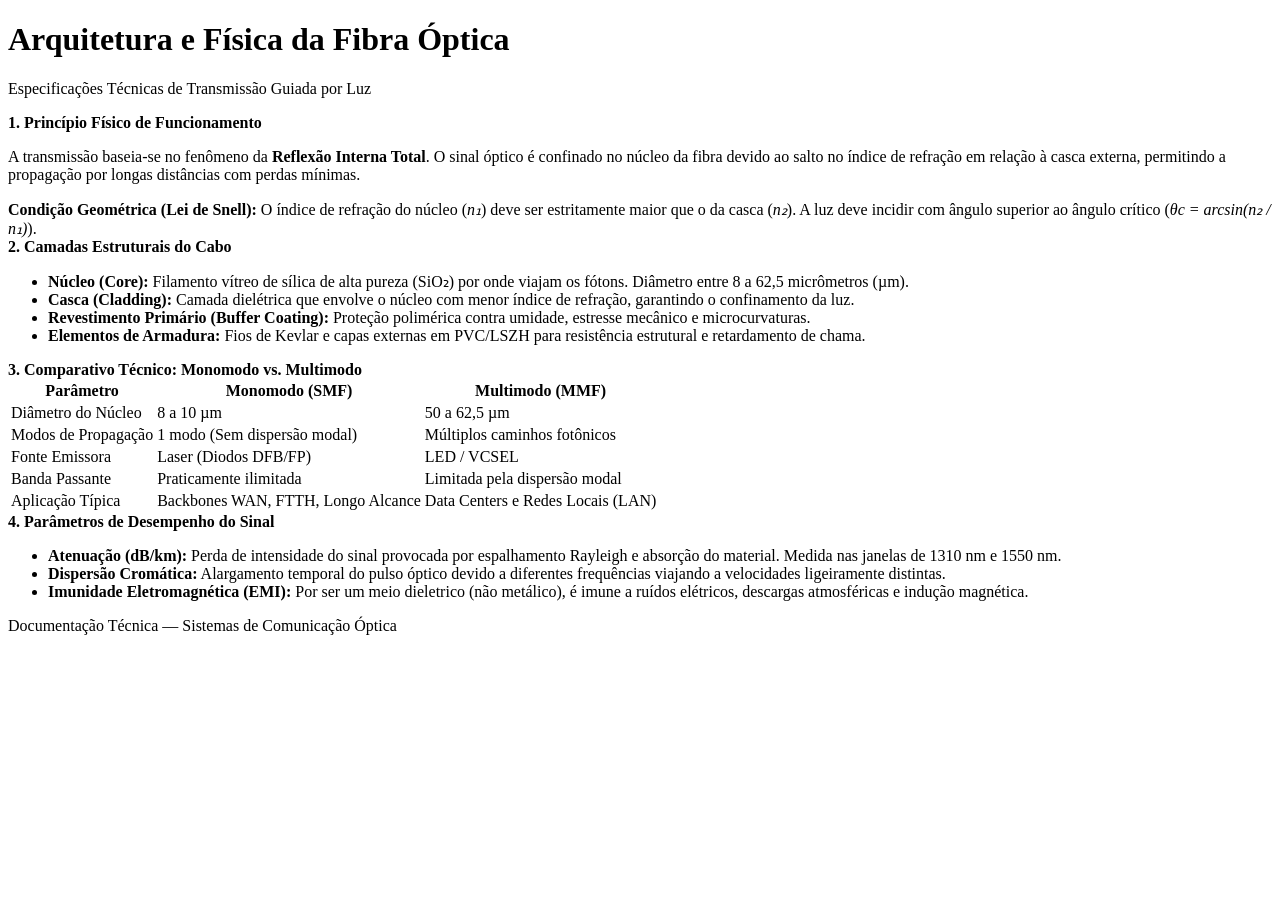
==== commit ab192cf6: "codigo novo" ====
--- a/index.html
+++ b/index.html
@@ -1,254 +1,90 @@
-html_content = """<!DOCTYPE html>
+<!DOCTYPE html>
 <html lang="pt-BR">
 <head>
     <meta charset="UTF-8">
     <meta name="viewport" content="width=device-width, initial-scale=1.0">
-    <title>OpticTech - O Blog da Fibra Ótica e Telecomunicações</title>
-    <link rel="stylesheet" href="styles.css">
+    <title>Tecnologia de Fibra Óptica</title>
 </head>
 <body>
 
     <header>
-        <div class="nav-container">
-            <a href="#" class="logo">
-                <span class="logo-icon"></span>
-                OpticTech
-            </a>
-            <ul class="nav-links">
-                <li><a href="#">Início</a></li>
-                <li><a href="#">FTTH & GPON</a></li>
-                <li><a href="#">Equipamentos</a></li>
-                <li><a href="#">Fusão & Testes</a></li>
-                <li><a href="#">Guias Práticos</a></li>
-            </ul>
-            <button class="btn-subscribe">Assinar Blog</button>
-        </div>
+        <h1>Arquitetura e Física da Fibra Óptica</h1>
+        <p class="subtitle">Especificações Técnicas de Transmissão Guiada por Luz</p>
     </header>
 
-    <section class="hero">
-        <h1>Explorando o Futuro da <span>Fibra Ótica</span></h1>
-        <p>Tutoriais avançados, engenharia de telecomunicações, testes de rede e as últimas inovações em transmissão fotônica de dados.</p>
-        <div class="pulse-line"></div>
-    </section>
+    <main>
+        <section>
+            <strong class="section-title">1. Princípio Físico de Funcionamento</strong>
+            <p>A transmissão baseia-se no fenômeno da <strong>Reflexão Interna Total</strong>. O sinal óptico é confinado no núcleo da fibra devido ao salto no índice de refração em relação à casca externa, permitindo a propagação por longas distâncias com perdas mínimas.</p>
+            
+            <div class="tech-box">
+                <strong>Condição Geométrica (Lei de Snell):</strong> O índice de refração do núcleo (<i>n₁</i>) deve ser estritamente maior que o da casca (<i>n₂</i>). A luz deve incidir com ângulo superior ao ângulo crítico (<i>θc = arcsin(n₂ / n₁)</i>).
+            </div>
+        </section>
 
-    <main class="main-container">
-        
-        <div class="content-area">
-            
-            <article class="featured-card">
-                <div class="featured-img">
-                    <svg width="220" height="180" viewBox="0 0 200 160" fill="none" xmlns="http://www.w3.org/2000/svg">
-                        <circle cx="100" cy="80" r="60" stroke="#1e293b" stroke-width="8"/>
-                        <circle cx="100" cy="80" r="40" stroke="#00f2fe" stroke-width="4" filter="drop-shadow(0px 0px 8px #00f2fe)"/>
-                        <circle cx="100" cy="80" r="18" fill="#4facfe"/>
-                        <circle cx="100" cy="80" r="6" fill="#ffffff" filter="drop-shadow(0px 0px 10px #ffffff)"/>
-                        <path d="M20 80 Q 60 20, 100 80 T 180 80" stroke="url(#cyan-grad)" stroke-width="3" fill="none"/>
-                        <defs>
-                            <linearGradient id="cyan-grad" x1="0%" y1="0%" x2="100%" y2="0%">
-                                <stop offset="0%" stop-color="#00f2fe"/>
-                                <stop offset="100%" stop-color="#7f00ff"/>
-                            </linearGradient>
-                        </defs>
-                    </svg>
-                    <span class="featured-badge">Destaque da Semana</span>
-                </div>
-                <div class="featured-content">
-                    <div class="featured-meta">
-                        <span>Por Eng. Carlos Silva</span> • <span>12 de Agosto, 2026</span> • <span>8 min de leitura</span>
-                    </div>
-                    <h2 class="featured-title">Tecnologia DWDM: Como Multiplicar a Capacidade da Fibra Existente sem Lançar Novos Cabos</h2>
-                    <p class="featured-desc">A multiplexação por divisão de comprimento de onda (DWDM) revolucionou o backbone da internet mundial. Entenda o funcionamento dos transponders, amplificadores EDFA e como transportar Terabits por segundo em uma única casca de vidro.</p>
-                    <a href="#" style="color: var(--accent-cyan); font-weight: 700; display: inline-flex; align-items: center; gap: 6px;">
-                        Ler Artigo Completo &rarr;
-                    </a>
-                </div>
-            </article>
+        <section>
+            <strong class="section-title">2. Camadas Estruturais do Cabo</strong>
+            <ul>
+                <li><strong>Núcleo (Core):</strong> Filamento vítreo de sílica de alta pureza (SiO₂) por onde viajam os fótons. Diâmetro entre 8 a 62,5 micrômetros (µm).</li>
+                <li><strong>Casca (Cladding):</strong> Camada dielétrica que envolve o núcleo com menor índice de refração, garantindo o confinamento da luz.</li>
+                <li><strong>Revestimento Primário (Buffer Coating):</strong> Proteção polimérica contra umidade, estresse mecânico e microcurvaturas.</li>
+                <li><strong>Elementos de Armadura:</strong> Fios de Kevlar e capas externas em PVC/LSZH para resistência estrutural e retardamento de chama.</li>
+            </ul>
+        </section>
 
-            <h3 class="section-title">Últimos Artigos Publicados</h3>
-            
-            <div class="articles-grid">
-                
-                <article class="article-card">
-                    <div class="card-img-placeholder">
-                        <svg width="60" height="60" viewBox="0 0 24 24" fill="none" stroke="#00f2fe" stroke-width="1.5" stroke-linecap="round" stroke-linejoin="round">
-                            <path d="M13 2L3 14h9l-1 8 10-12h-9l1-8z"></path>
-                        </svg>
-                    </div>
-                    <div class="card-body">
-                        <span class="card-tag">Fusão de Fibra</span>
-                        <h4 class="card-title">Guia Definitivo para Clivagem e Fusão com Atenuação Quase Zero</h4>
-                        <p class="card-excerpt">Aprenda a realizar a manutenção correta da máquina de fusão, limpeza dos eletrodos e o uso preciso do clivador de precisão.</p>
-                        <div class="card-footer">
-                            <span>09 Aug 2026</span>
-                            <span>5 min leitura</span>
-                        </div>
-                    </div>
-                </article>
+        <section>
+            <strong class="section-title">3. Comparativo Técnico: Monomodo vs. Multimodo</strong>
+            <table>
+                <thead>
+                    <tr>
+                        <th>Parâmetro</th>
+                        <th>Monomodo (SMF)</th>
+                        <th>Multimodo (MMF)</th>
+                    </tr>
+                </thead>
+                <tbody>
+                    <tr>
+                        <td>Diâmetro do Núcleo</td>
+                        <td>8 a 10 µm</td>
+                        <td>50 a 62,5 µm</td>
+                    </tr>
+                    <tr>
+                        <td>Modos de Propagação</td>
+                        <td>1 modo (Sem dispersão modal)</td>
+                        <td>Múltiplos caminhos fotônicos</td>
+                    </tr>
+                    <tr>
+                        <td>Fonte Emissora</td>
+                        <td>Laser (Diodos DFB/FP)</td>
+                        <td>LED / VCSEL</td>
+                    </tr>
+                    <tr>
+                        <td>Banda Passante</td>
+                        <td>Praticamente ilimitada</td>
+                        <td>Limitada pela dispersão modal</td>
+                    </tr>
+                    <tr>
+                        <td>Aplicação Típica</td>
+                        <td>Backbones WAN, FTTH, Longo Alcance</td>
+                        <td>Data Centers e Redes Locais (LAN)</td>
+                    </tr>
+                </tbody>
+            </table>
+        </section>
 
-                <article class="article-card">
-                    <div class="card-img-placeholder">
-                        <svg width="60" height="60" viewBox="0 0 24 24" fill="none" stroke="#4facfe" stroke-width="1.5" stroke-linecap="round" stroke-linejoin="round">
-                            <line x1="18" y1="20" x2="18" y2="10"></line>
-                            <line x1="12" y1="20" x2="12" y2="4"></line>
-                            <line x1="6" y1="20" x2="6" y2="14"></line>
-                        </svg>
-                    </div>
-                    <div class="card-body">
-                        <span class="card-tag">Medição & Testes</span>
-                        <h4 class="card-title">Interpretação de Curvas OTDR: Identificando Eventos Reflexivos e Não-Reflexivos</h4>
-                        <p class="card-excerpt">Como identificar conectores com sujeira, curvaturas acentuadas (macrobending) e pontos de rompimento através da reflectometria.</p>
-                        <div class="card-footer">
-                            <span>05 Aug 2026</span>
-                            <span>7 min leitura</span>
-                        </div>
-                    </div>
-                </article>
-
-                <article class="article-card">
-                    <div class="card-img-placeholder">
-                        <svg width="60" height="60" viewBox="0 0 24 24" fill="none" stroke="#7f00ff" stroke-width="1.5" stroke-linecap="round" stroke-linejoin="round">
-                            <rect x="2" y="2" width="20" height="8" rx="2" ry="2"></rect>
-                            <rect x="2" y="14" width="20" height="8" rx="2" ry="2"></rect>
-                            <line x1="6" y1="6" x2="6.01" y2="6"></line>
-                            <line x1="6" y1="18" x2="6.01" y2="18"></line>
-                        </svg>
-                    </div>
-                    <div class="card-body">
-                        <span class="card-tag">Arquitetura FTTH</span>
-                        <h4 class="card-title">Evolução GPON para XGS-PON: Preparando o Provedor para 10 Gbps Simétricos</h4>
-                        <p class="card-excerpt">Mapeamento de convivência de comprimentos de onda (WDM1r) para migrar clientes da OLT GPON tradicional sem interromper o sinal.</p>
-                        <div class="card-footer">
-                            <span>01 Aug 2026</span>
-                            <span>6 min leitura</span>
-                        </div>
-                    </div>
-                </article>
-
-                <article class="article-card">
-                    <div class="card-img-placeholder">
-                        <svg width="60" height="60" viewBox="0 0 24 24" fill="none" stroke="#00f2fe" stroke-width="1.5" stroke-linecap="round" stroke-linejoin="round">
-                            <circle cx="12" cy="12" r="10"></circle>
-                            <line x1="2" y1="12" x2="22" y2="12"></line>
-                            <path d="M12 2a15.3 15.3 0 0 1 4 10 15.3 15.3 0 0 1-4 10 15.3 15.3 0 0 1-4-10 15.3 15.3 0 0 1 4-10z"></path>
-                        </svg>
-                    </div>
-                    <div class="card-body">
-                        <span class="card-tag">Submarino</span>
-                        <h4 class="card-title">Como funcionam os Cabos Submarinos Intercontinentais de Fibra Ótica</h4>
-                        <p class="card-excerpt">A incrível engenharia por trás do isolamento, alimentação elétrica de repetidores e proteção contra ancoragens no fundo dos oceanos.</p>
-                        <div class="card-footer">
-                            <span>28 Jul 2026</span>
-                            <span>10 min leitura</span>
-                        </div>
-                    </div>
-                </article>
-
-            </div>
-        </div>
-
-        <aside class="sidebar">
-            
-            <div class="widget newsletter-box">
-                <h4 class="widget-title">Newsletter Técnica</h4>
-                <p style="font-size: 0.88rem; color: var(--text-muted); margin-bottom: 1rem;">Receba novidades sobre redes ópticas, lançamentos de equipamentos e tutoriais diretamente no seu e-mail.</p>
-                <form onsubmit="event.preventDefault(); alert('Obrigado por se inscrever!');">
-                    <input type="email" placeholder="seu.email@provedor.com.br" required>
-                    <button type="submit">Inscrever-se Grátis</button>
-                </form>
-            </div>
-
-            <div class="widget">
-                <h4 class="widget-title">Tópicos Populares</h4>
-                <div class="tag-cloud">
-                    <a href="#" class="tag">FTTH</a>
-                    <a href="#" class="tag">GPON</a>
-                    <a href="#" class="tag">OTDR</a>
-                    <a href="#" class="tag">DWDM</a>
-                    <a href="#" class="tag">Monomodo (SM)</a>
-                    <a href="#" class="tag">Multimodo (MM)</a>
-                    <a href="#" class="tag">Clivagem</a>
-                    <a href="#" class="tag">Power Meter</a>
-                    <a href="#" class="tag">XGS-PON</a>
-                    <a href="#" class="tag">Passagem Aérea</a>
-                </div>
-            </div>
-
-            <div class="widget">
-                <h4 class="widget-title">Parâmetros de Referência</h4>
-                <ul class="stats-list">
-                    <li class="stats-item">
-                        <span>Atenuação 1310 nm</span>
-                        <span class="stats-value">~0.35 dB/km</span>
-                    </li>
-                    <li class="stats-item">
-                        <span>Atenuação 1550 nm</span>
-                        <span class="stats-value">~0.20 dB/km</span>
-                    </li>
-                    <li class="stats-item">
-                        <span>Perda Máx. por Fusão</span>
-                        <span class="stats-value">&lt; 0.05 dB</span>
-                    </li>
-                    <li class="stats-item">
-                        <span>Perda Conector SC/APC</span>
-                        <span class="stats-value">&lt; 0.30 dB</span>
-                    </li>
-                    <li class="stats-item">
-                        <span>Velocidade da Luz no Vidro</span>
-                        <span class="stats-value">~200.000 km/s</span>
-                    </li>
-                </ul>
-            </div>
-
-        </aside>
-
+        <section>
+            <strong class="section-title">4. Parâmetros de Desempenho do Sinal</strong>
+            <ul>
+                <li><strong>Atenuação (dB/km):</strong> Perda de intensidade do sinal provocada por espalhamento Rayleigh e absorção do material. Medida nas janelas de 1310 nm e 1550 nm.</li>
+                <li><strong>Dispersão Cromática:</strong> Alargamento temporal do pulso óptico devido a diferentes frequências viajando a velocidades ligeiramente distintas.</li>
+                <li><strong>Imunidade Eletromagnética (EMI):</strong> Por ser um meio dieletrico (não metálico), é imune a ruídos elétricos, descargas atmosféricas e indução magnética.</li>
+            </ul>
+        </section>
     </main>
 
     <footer>
-        <div class="footer-container">
-            <div class="footer-col">
-                <div class="logo" style="margin-bottom: 1rem;">
-                    <span class="logo-icon"></span>
-                    OpticTech
-                </div>
-                <p style="font-size: 0.88rem; color: var(--text-muted);">Portal especializado em tecnologia de infraestrutura óptica, engenharia de telecomunicações e redes de alta velocidade.</p>
-            </div>
-            <div class="footer-col">
-                <h4>Navegação</h4>
-                <ul>
-                    <li><a href="#">Início</a></li>
-                    <li><a href="#">Artigos Recentes</a></li>
-                    <li><a href="#">Calculadora de Atenuação</a></li>
-                    <li><a href="#">Sobre os Autores</a></li>
-                </ul>
-            </div>
-            <div class="footer-col">
-                <h4>Categorias</h4>
-                <ul>
-                    <li><a href="#">Redes FONT / FTTH</a></li>
-                    <li><a href="#">Instrumentação e Medidas</a></li>
-                    <li><a href="#">Projetos de Backhaul</a></li>
-                    <li><a href="#">Normas Técnicas (NBR/ITU-T)</a></li>
-                </ul>
-            </div>
-            <div class="footer-col">
-                <h4>Contato & Redes</h4>
-                <ul>
-                    <li><a href="#">contato@optictech.com.br</a></li>
-                    <li><a href="#">LinkedIn / OpticTech</a></li>
-                    <li><a href="#">YouTube / Canal da Fibra</a></li>
-                </ul>
-            </div>
-        </div>
-        <div class="copyright">
-            &copy; 2026 OpticTech Blog. Todos os direitos reservados.
-        </div>
+        Documentação Técnica — Sistemas de Comunicação Óptica
     </footer>
 
 </body>
-</html>
-"""
-
-with open("blog_fibra_otica.html", "w", encoding="utf-8") as f:
-    f.write(html_content)
-
-print("HTML file created successfully: blog_fibra_otica.html")+</html>
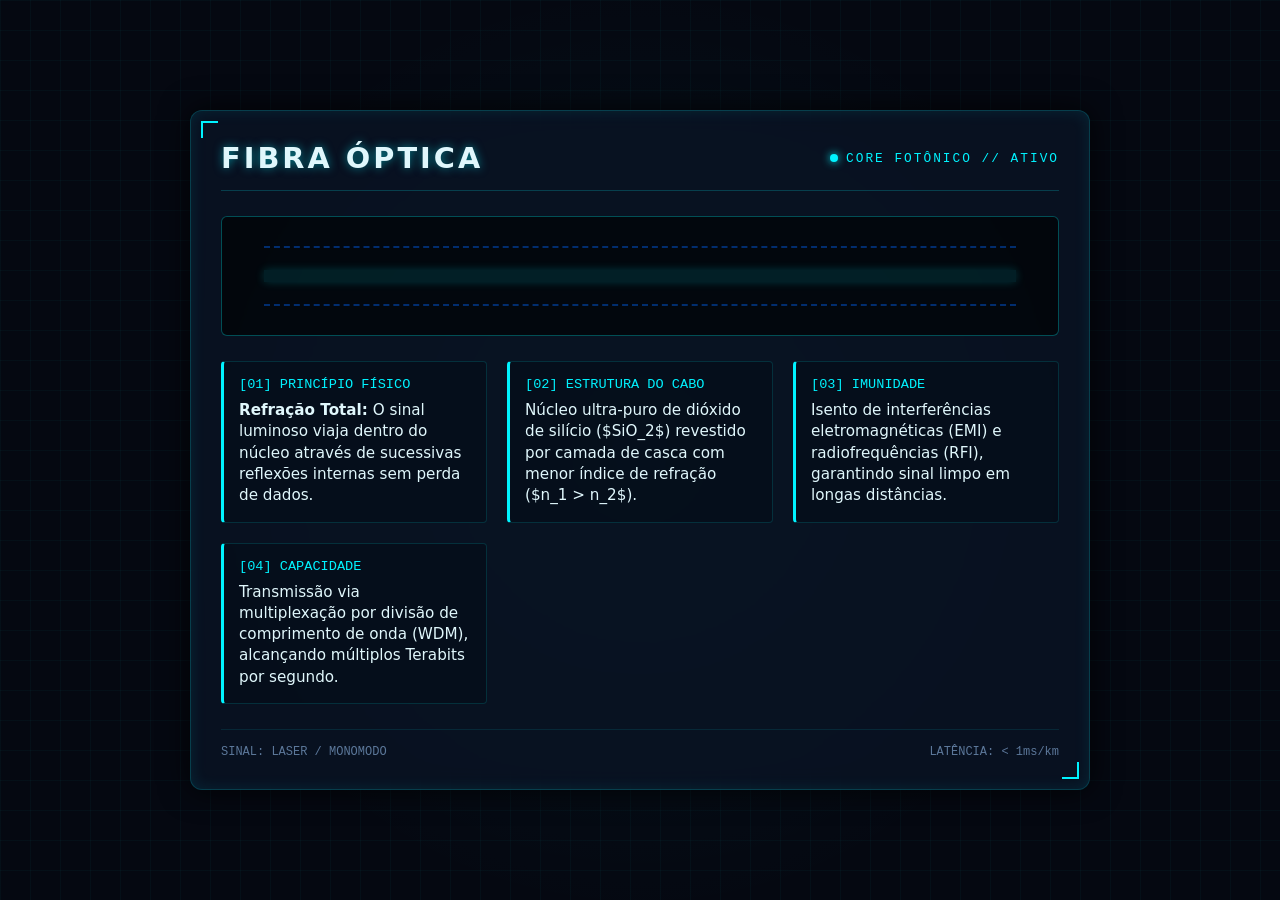
==== commit a641215f: "codigo 3" ====
--- a/index.html
+++ b/index.html
@@ -3,88 +3,253 @@
 <head>
     <meta charset="UTF-8">
     <meta name="viewport" content="width=device-width, initial-scale=1.0">
-    <title>Tecnologia de Fibra Óptica</title>
+    <title>Tecnologia de Fibra Óptica | Core Fotônico</title>
+    <style>
+        :root {
+            --bg-dark: #050811;
+            --panel-bg: rgba(10, 20, 38, 0.75);
+            --cyan-glow: #00f3ff;
+            --blue-laser: #0066ff;
+            --magenta-pulse: #ff0055;
+            --text-light: #e0f7fc;
+            --text-dim: #5c789a;
+            --tech-font: 'Courier New', Courier, monospace;
+        }
+
+        * {
+            box-sizing: border-box;
+            margin: 0;
+            padding: 0;
+        }
+
+        body {
+            background-color: var(--bg-dark);
+            color: var(--text-light);
+            font-family: 'Segoe UI', system-ui, -apple-system, sans-serif;
+            min-height: 100vh;
+            display: flex;
+            justify-content: center;
+            align-items: center;
+            padding: 20px;
+            background-image: 
+                radial-gradient(circle at 50% 50%, rgba(0, 243, 255, 0.05) 0%, transparent 60%),
+                linear-gradient(rgba(0, 243, 255, 0.03) 1px, transparent 1px),
+                linear-gradient(90deg, rgba(0, 243, 255, 0.03) 1px, transparent 1px);
+            background-size: 100% 100%, 30px 30px, 30px 30px;
+        }
+
+        .hud-container {
+            width: 100%;
+            max-width: 900px;
+            background: var(--panel-bg);
+            border: 1px solid rgba(0, 243, 255, 0.2);
+            border-radius: 12px;
+            backdrop-filter: blur(12px);
+            padding: 30px;
+            box-shadow: 0 0 30px rgba(0, 0, 0, 0.8), inset 0 0 15px rgba(0, 243, 255, 0.1);
+            position: relative;
+            overflow: hidden;
+        }
+
+        /* Cantoneiras HUD */
+        .hud-container::before, .hud-container::after {
+            content: '';
+            position: absolute;
+            width: 15px;
+            height: 15px;
+            border-color: var(--cyan-glow);
+            border-style: solid;
+        }
+        .hud-container::before { top: 10px; left: 10px; border-width: 2px 0 0 2px; }
+        .hud-container::after { bottom: 10px; right: 10px; border-width: 0 2px 2px 0; }
+
+        header {
+            display: flex;
+            justify-content: space-between;
+            align-items: center;
+            border-bottom: 1px solid rgba(0, 243, 255, 0.2);
+            padding-bottom: 15px;
+            margin-bottom: 25px;
+        }
+
+        .sys-status {
+            font-family: var(--tech-font);
+            font-size: 0.8rem;
+            color: var(--cyan-glow);
+            letter-spacing: 2px;
+            display: flex;
+            align-items: center;
+            gap: 8px;
+        }
+
+        .status-dot {
+            width: 8px;
+            height: 8px;
+            background-color: var(--cyan-glow);
+            border-radius: 50%;
+            box-shadow: 0 0 8px var(--cyan-glow);
+            animation: blink 1.5s infinite;
+        }
+
+        h1 {
+            font-size: 1.8rem;
+            text-transform: uppercase;
+            letter-spacing: 3px;
+            text-shadow: 0 0 10px rgba(0, 243, 255, 0.5);
+        }
+
+        /* Diagrama Simulado de Fibra */
+        .fiber-visualizer {
+            position: relative;
+            height: 120px;
+            background: rgba(0, 0, 0, 0.6);
+            border: 1px solid rgba(0, 243, 255, 0.3);
+            border-radius: 6px;
+            margin: 25px 0;
+            display: flex;
+            align-items: center;
+            justify-content: center;
+            overflow: hidden;
+        }
+
+        /* Casca da Fibra */
+        .cladding {
+            width: 90%;
+            height: 60px;
+            border: 2px dashed rgba(0, 102, 255, 0.4);
+            border-left: none;
+            border-right: none;
+            display: flex;
+            align-items: center;
+            position: relative;
+        }
+
+        /* Núcleo por onde passa o laser */
+        .core {
+            width: 100%;
+            height: 12px;
+            background: rgba(0, 243, 255, 0.1);
+            position: relative;
+            box-shadow: 0 0 10px rgba(0, 243, 255, 0.2);
+        }
+
+        /* Feixe de Luz / Pulso Laser */
+        .laser-beam {
+            position: absolute;
+            top: 0;
+            left: -100%;
+            width: 40%;
+            height: 100%;
+            background: linear-gradient(90deg, transparent, var(--cyan-glow), var(--magenta-pulse), transparent);
+            box-shadow: 0 0 15px var(--cyan-glow), 0 0 25px var(--magenta-pulse);
+            animation: data-transmission 2s infinite linear;
+        }
+
+        /* Grid de Especificações */
+        .spec-grid {
+            display: grid;
+            grid-template-columns: repeat(auto-fit, minmax(240px, 1fr));
+            gap: 20px;
+        }
+
+        .spec-card {
+            background: rgba(5, 12, 24, 0.6);
+            border: 1px solid rgba(0, 243, 255, 0.15);
+            border-left: 3px solid var(--cyan-glow);
+            padding: 15px;
+            border-radius: 4px;
+            transition: all 0.3s ease;
+        }
+
+        .spec-card:hover {
+            border-color: var(--cyan-glow);
+            box-shadow: 0 0 15px rgba(0, 243, 255, 0.2);
+            transform: translateY(-2px);
+        }
+
+        .spec-title {
+            font-family: var(--tech-font);
+            color: var(--cyan-glow);
+            font-size: 0.85rem;
+            margin-bottom: 8px;
+            text-transform: uppercase;
+        }
+
+        .spec-value {
+            font-size: 0.95rem;
+            color: var(--text-light);
+            line-height: 1.4;
+        }
+
+        footer {
+            margin-top: 25px;
+            padding-top: 15px;
+            border-top: 1px solid rgba(0, 243, 255, 0.1);
+            display: flex;
+            justify-content: space-between;
+            font-family: var(--tech-font);
+            font-size: 0.75rem;
+            color: var(--text-dim);
+        }
+
+        /* Animações */
+        @keyframes data-transmission {
+            0% { left: -40%; }
+            100% { left: 100%; }
+        }
+
+        @keyframes blink {
+            0%, 100% { opacity: 1; }
+            50% { opacity: 0.3; }
+        }
+    </style>
 </head>
 <body>
 
-    <header>
-        <h1>Arquitetura e Física da Fibra Óptica</h1>
-        <p class="subtitle">Especificações Técnicas de Transmissão Guiada por Luz</p>
-    </header>
-
-    <main>
-        <section>
-            <strong class="section-title">1. Princípio Físico de Funcionamento</strong>
-            <p>A transmissão baseia-se no fenômeno da <strong>Reflexão Interna Total</strong>. O sinal óptico é confinado no núcleo da fibra devido ao salto no índice de refração em relação à casca externa, permitindo a propagação por longas distâncias com perdas mínimas.</p>
-            
-            <div class="tech-box">
-                <strong>Condição Geométrica (Lei de Snell):</strong> O índice de refração do núcleo (<i>n₁</i>) deve ser estritamente maior que o da casca (<i>n₂</i>). A luz deve incidir com ângulo superior ao ângulo crítico (<i>θc = arcsin(n₂ / n₁)</i>).
+    <div class="hud-container">
+        <header>
+            <h1>Fibra Óptica</h1>
+            <div class="sys-status">
+                <span class="status-dot"></span>
+                <span>CORE FOTÔNICO // ATIVO</span>
+            </div>
+        </header>
+
+        <section class="fiber-visualizer">
+            <div class="cladding">
+                <div class="core">
+                    <div class="laser-beam"></div>
+                </div>
             </div>
         </section>
 
-        <section>
-            <strong class="section-title">2. Camadas Estruturais do Cabo</strong>
-            <ul>
-                <li><strong>Núcleo (Core):</strong> Filamento vítreo de sílica de alta pureza (SiO₂) por onde viajam os fótons. Diâmetro entre 8 a 62,5 micrômetros (µm).</li>
-                <li><strong>Casca (Cladding):</strong> Camada dielétrica que envolve o núcleo com menor índice de refração, garantindo o confinamento da luz.</li>
-                <li><strong>Revestimento Primário (Buffer Coating):</strong> Proteção polimérica contra umidade, estresse mecânico e microcurvaturas.</li>
-                <li><strong>Elementos de Armadura:</strong> Fios de Kevlar e capas externas em PVC/LSZH para resistência estrutural e retardamento de chama.</li>
-            </ul>
+        <section class="spec-grid">
+            <div class="spec-card">
+                <div class="spec-title">[01] Princípio Físico</div>
+                <div class="spec-value"><strong>Refração Total:</strong> O sinal luminoso viaja dentro do núcleo através de sucessivas reflexões internas sem perda de dados.</div>
+            </div>
+
+            <div class="spec-card">
+                <div class="spec-title">[02] Estrutura do Cabo</div>
+                <div class="spec-value">Núcleo ultra-puro de dióxido de silício ($SiO_2$) revestido por camada de casca com menor índice de refração ($n_1 > n_2$).</div>
+            </div>
+
+            <div class="spec-card">
+                <div class="spec-title">[03] Imunidade</div>
+                <div class="spec-value">Isento de interferências eletromagnéticas (EMI) e radiofrequências (RFI), garantindo sinal limpo em longas distâncias.</div>
+            </div>
+
+            <div class="spec-card">
+                <div class="spec-title">[04] Capacidade</div>
+                <div class="spec-value">Transmissão via multiplexação por divisão de comprimento de onda (WDM), alcançando múltiplos Terabits por segundo.</div>
+            </div>
         </section>
 
-        <section>
-            <strong class="section-title">3. Comparativo Técnico: Monomodo vs. Multimodo</strong>
-            <table>
-                <thead>
-                    <tr>
-                        <th>Parâmetro</th>
-                        <th>Monomodo (SMF)</th>
-                        <th>Multimodo (MMF)</th>
-                    </tr>
-                </thead>
-                <tbody>
-                    <tr>
-                        <td>Diâmetro do Núcleo</td>
-                        <td>8 a 10 µm</td>
-                        <td>50 a 62,5 µm</td>
-                    </tr>
-                    <tr>
-                        <td>Modos de Propagação</td>
-                        <td>1 modo (Sem dispersão modal)</td>
-                        <td>Múltiplos caminhos fotônicos</td>
-                    </tr>
-                    <tr>
-                        <td>Fonte Emissora</td>
-                        <td>Laser (Diodos DFB/FP)</td>
-                        <td>LED / VCSEL</td>
-                    </tr>
-                    <tr>
-                        <td>Banda Passante</td>
-                        <td>Praticamente ilimitada</td>
-                        <td>Limitada pela dispersão modal</td>
-                    </tr>
-                    <tr>
-                        <td>Aplicação Típica</td>
-                        <td>Backbones WAN, FTTH, Longo Alcance</td>
-                        <td>Data Centers e Redes Locais (LAN)</td>
-                    </tr>
-                </tbody>
-            </table>
-        </section>
-
-        <section>
-            <strong class="section-title">4. Parâmetros de Desempenho do Sinal</strong>
-            <ul>
-                <li><strong>Atenuação (dB/km):</strong> Perda de intensidade do sinal provocada por espalhamento Rayleigh e absorção do material. Medida nas janelas de 1310 nm e 1550 nm.</li>
-                <li><strong>Dispersão Cromática:</strong> Alargamento temporal do pulso óptico devido a diferentes frequências viajando a velocidades ligeiramente distintas.</li>
-                <li><strong>Imunidade Eletromagnética (EMI):</strong> Por ser um meio dieletrico (não metálico), é imune a ruídos elétricos, descargas atmosféricas e indução magnética.</li>
-            </ul>
-        </section>
-    </main>
-
-    <footer>
-        Documentação Técnica — Sistemas de Comunicação Óptica
-    </footer>
+        <footer>
+            <span>SINAL: LASER / MONOMODO</span>
+            <span>LATÊNCIA: < 1ms/km</span>
+        </footer>
+    </div>
 
 </body>
 </html>
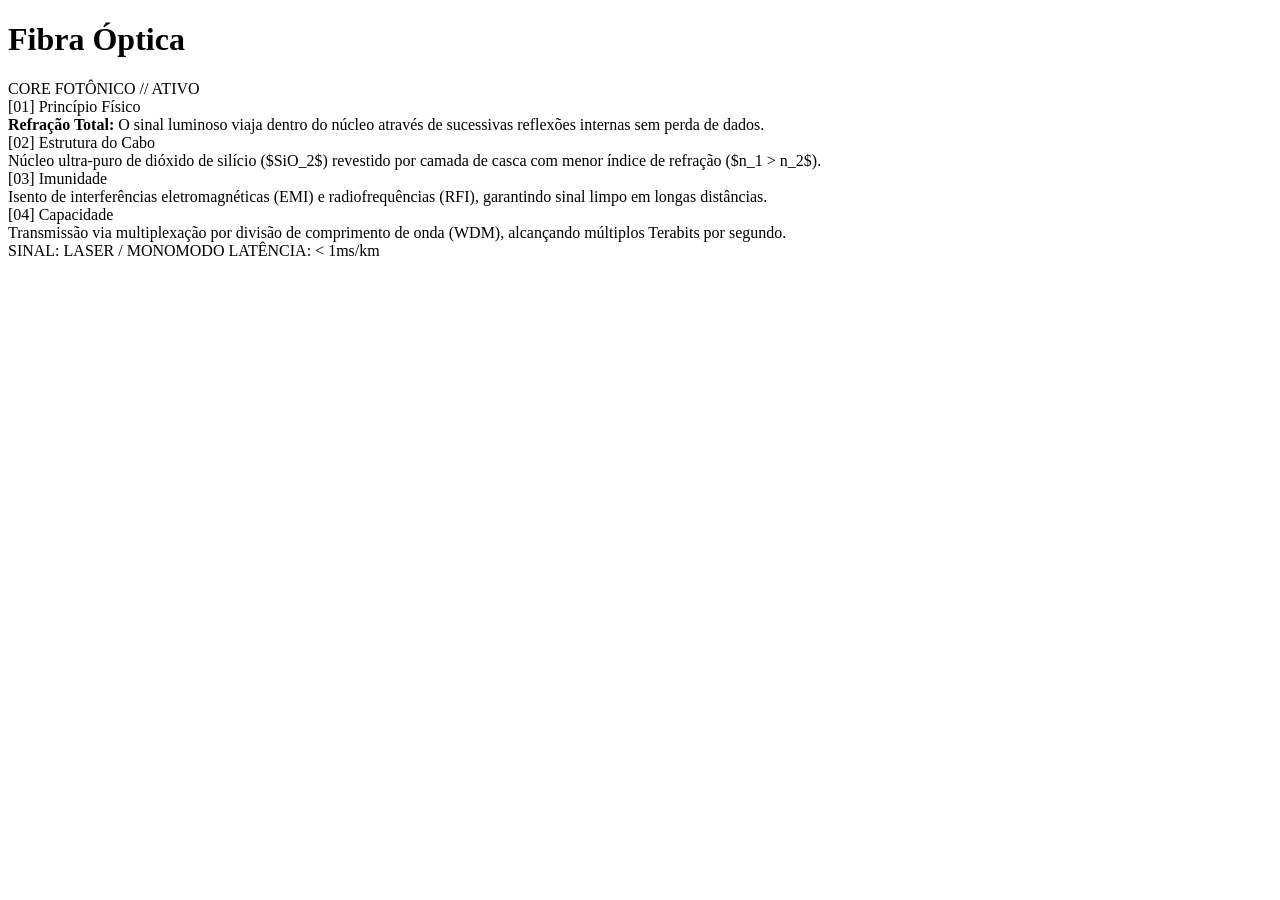
==== commit 937616dd: "codigo 3" ====
--- a/index.html
+++ b/index.html
@@ -4,205 +4,8 @@
     <meta charset="UTF-8">
     <meta name="viewport" content="width=device-width, initial-scale=1.0">
     <title>Tecnologia de Fibra Óptica | Core Fotônico</title>
-    <style>
-        :root {
-            --bg-dark: #050811;
-            --panel-bg: rgba(10, 20, 38, 0.75);
-            --cyan-glow: #00f3ff;
-            --blue-laser: #0066ff;
-            --magenta-pulse: #ff0055;
-            --text-light: #e0f7fc;
-            --text-dim: #5c789a;
-            --tech-font: 'Courier New', Courier, monospace;
-        }
+    
 
-        * {
-            box-sizing: border-box;
-            margin: 0;
-            padding: 0;
-        }
-
-        body {
-            background-color: var(--bg-dark);
-            color: var(--text-light);
-            font-family: 'Segoe UI', system-ui, -apple-system, sans-serif;
-            min-height: 100vh;
-            display: flex;
-            justify-content: center;
-            align-items: center;
-            padding: 20px;
-            background-image: 
-                radial-gradient(circle at 50% 50%, rgba(0, 243, 255, 0.05) 0%, transparent 60%),
-                linear-gradient(rgba(0, 243, 255, 0.03) 1px, transparent 1px),
-                linear-gradient(90deg, rgba(0, 243, 255, 0.03) 1px, transparent 1px);
-            background-size: 100% 100%, 30px 30px, 30px 30px;
-        }
-
-        .hud-container {
-            width: 100%;
-            max-width: 900px;
-            background: var(--panel-bg);
-            border: 1px solid rgba(0, 243, 255, 0.2);
-            border-radius: 12px;
-            backdrop-filter: blur(12px);
-            padding: 30px;
-            box-shadow: 0 0 30px rgba(0, 0, 0, 0.8), inset 0 0 15px rgba(0, 243, 255, 0.1);
-            position: relative;
-            overflow: hidden;
-        }
-
-        /* Cantoneiras HUD */
-        .hud-container::before, .hud-container::after {
-            content: '';
-            position: absolute;
-            width: 15px;
-            height: 15px;
-            border-color: var(--cyan-glow);
-            border-style: solid;
-        }
-        .hud-container::before { top: 10px; left: 10px; border-width: 2px 0 0 2px; }
-        .hud-container::after { bottom: 10px; right: 10px; border-width: 0 2px 2px 0; }
-
-        header {
-            display: flex;
-            justify-content: space-between;
-            align-items: center;
-            border-bottom: 1px solid rgba(0, 243, 255, 0.2);
-            padding-bottom: 15px;
-            margin-bottom: 25px;
-        }
-
-        .sys-status {
-            font-family: var(--tech-font);
-            font-size: 0.8rem;
-            color: var(--cyan-glow);
-            letter-spacing: 2px;
-            display: flex;
-            align-items: center;
-            gap: 8px;
-        }
-
-        .status-dot {
-            width: 8px;
-            height: 8px;
-            background-color: var(--cyan-glow);
-            border-radius: 50%;
-            box-shadow: 0 0 8px var(--cyan-glow);
-            animation: blink 1.5s infinite;
-        }
-
-        h1 {
-            font-size: 1.8rem;
-            text-transform: uppercase;
-            letter-spacing: 3px;
-            text-shadow: 0 0 10px rgba(0, 243, 255, 0.5);
-        }
-
-        /* Diagrama Simulado de Fibra */
-        .fiber-visualizer {
-            position: relative;
-            height: 120px;
-            background: rgba(0, 0, 0, 0.6);
-            border: 1px solid rgba(0, 243, 255, 0.3);
-            border-radius: 6px;
-            margin: 25px 0;
-            display: flex;
-            align-items: center;
-            justify-content: center;
-            overflow: hidden;
-        }
-
-        /* Casca da Fibra */
-        .cladding {
-            width: 90%;
-            height: 60px;
-            border: 2px dashed rgba(0, 102, 255, 0.4);
-            border-left: none;
-            border-right: none;
-            display: flex;
-            align-items: center;
-            position: relative;
-        }
-
-        /* Núcleo por onde passa o laser */
-        .core {
-            width: 100%;
-            height: 12px;
-            background: rgba(0, 243, 255, 0.1);
-            position: relative;
-            box-shadow: 0 0 10px rgba(0, 243, 255, 0.2);
-        }
-
-        /* Feixe de Luz / Pulso Laser */
-        .laser-beam {
-            position: absolute;
-            top: 0;
-            left: -100%;
-            width: 40%;
-            height: 100%;
-            background: linear-gradient(90deg, transparent, var(--cyan-glow), var(--magenta-pulse), transparent);
-            box-shadow: 0 0 15px var(--cyan-glow), 0 0 25px var(--magenta-pulse);
-            animation: data-transmission 2s infinite linear;
-        }
-
-        /* Grid de Especificações */
-        .spec-grid {
-            display: grid;
-            grid-template-columns: repeat(auto-fit, minmax(240px, 1fr));
-            gap: 20px;
-        }
-
-        .spec-card {
-            background: rgba(5, 12, 24, 0.6);
-            border: 1px solid rgba(0, 243, 255, 0.15);
-            border-left: 3px solid var(--cyan-glow);
-            padding: 15px;
-            border-radius: 4px;
-            transition: all 0.3s ease;
-        }
-
-        .spec-card:hover {
-            border-color: var(--cyan-glow);
-            box-shadow: 0 0 15px rgba(0, 243, 255, 0.2);
-            transform: translateY(-2px);
-        }
-
-        .spec-title {
-            font-family: var(--tech-font);
-            color: var(--cyan-glow);
-            font-size: 0.85rem;
-            margin-bottom: 8px;
-            text-transform: uppercase;
-        }
-
-        .spec-value {
-            font-size: 0.95rem;
-            color: var(--text-light);
-            line-height: 1.4;
-        }
-
-        footer {
-            margin-top: 25px;
-            padding-top: 15px;
-            border-top: 1px solid rgba(0, 243, 255, 0.1);
-            display: flex;
-            justify-content: space-between;
-            font-family: var(--tech-font);
-            font-size: 0.75rem;
-            color: var(--text-dim);
-        }
-
-        /* Animações */
-        @keyframes data-transmission {
-            0% { left: -40%; }
-            100% { left: 100%; }
-        }
-
-        @keyframes blink {
-            0%, 100% { opacity: 1; }
-            50% { opacity: 0.3; }
-        }
-    </style>
 </head>
 <body>
 
